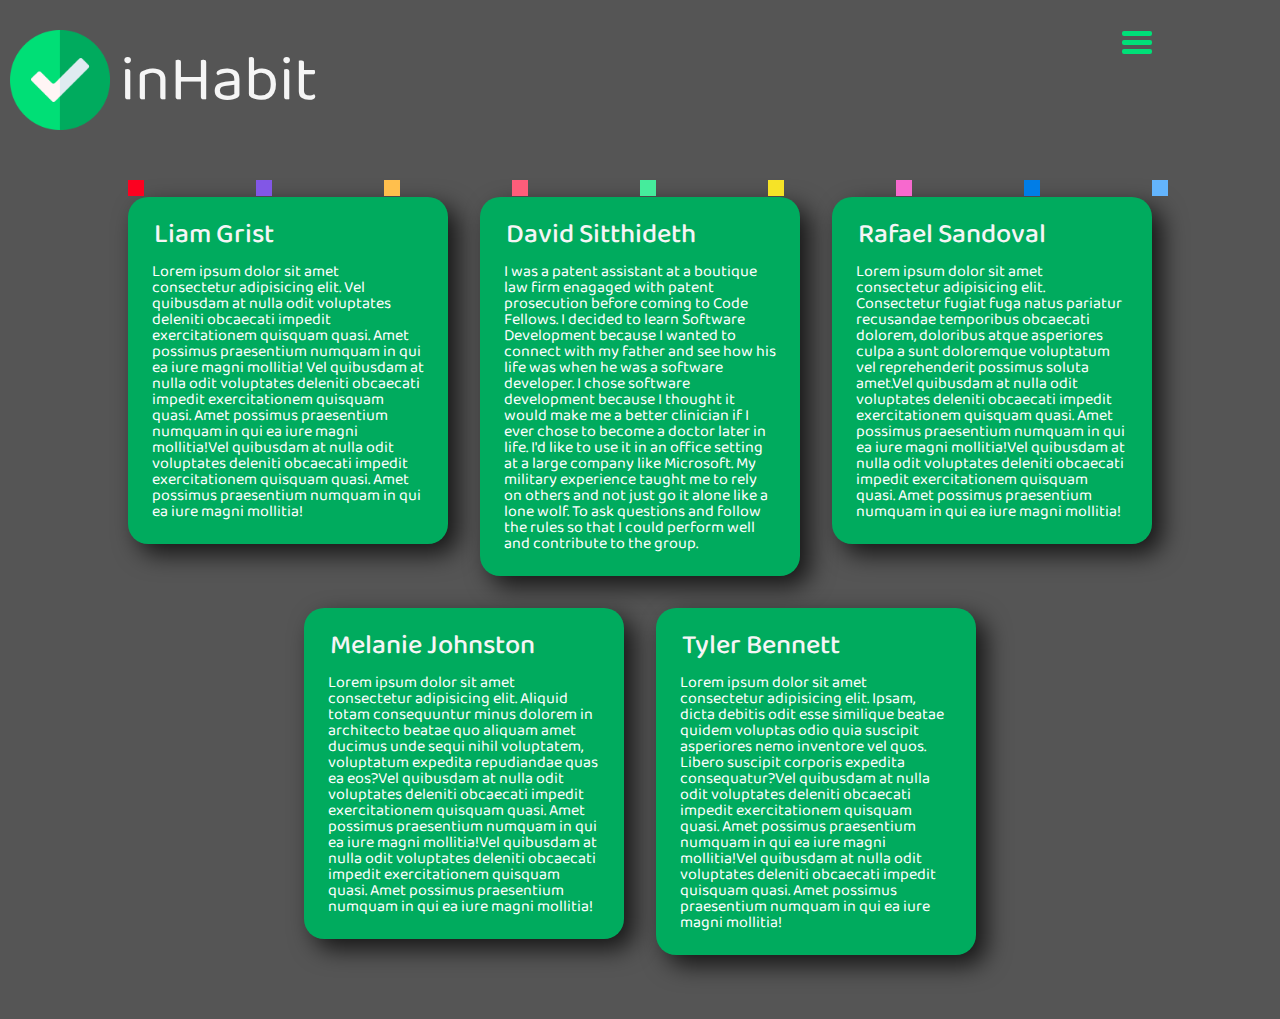
==== about.html @ d0b7e0a5 "Merge pull request #43 from inHabit-tracker/melanie-branch" ====
<!DOCTYPE html>
<html lang="en">

  <head>
    <meta charset="UTF-8">
    <meta http-equiv="X-UA-Compatible" content="IE=edge">
    <meta name="viewport" content="width=device-width, initial-scale=1.0">
    <title>About inHabit</title>
    <link rel="icon" type="image/x-icon" href="img/favicon.ico">
    <link href="https://fonts.googleapis.com/css2?family=Baloo+2:wght@400;500;700;800&display=swap" rel="stylesheet">
    <link rel="stylesheet" href="css/reset.css">
    <link rel="stylesheet" href="css/style.css">
    <link rel="stylesheet" href="css/about.css">
  </head>

  <body>

    <div id="confettis">
      <div class="confetti"></div>
      <div class="confetti"></div>
      <div class="confetti"></div>
      <div class="confetti"></div>
      <div class="confetti"></div>
      <div class="confetti"></div>
      <div class="confetti"></div>
      <div class="confetti"></div>
      <div class="confetti"></div>
    </div>

    <header>
      <div id="header-logo">
        <img src="img/check.png" alt="logo">
        <a href="index.html"><h1>inHabit</h1></a>
      </div>
      <nav>
        <a href="#menu" id="toggle"><span></span></a>
        <div id="menu">
          <ul>
            <li><a href="index.html">Home</a></li>
            <li><a href="stats.html">Stats</a></li>
            <li><a href="about.html">About</a></li>
          </ul>
        </div>
      </nav>
    </header>

    <main>
      <section class="card">
        <h1>Liam Grist</h1>
        <p>Lorem ipsum dolor sit amet consectetur adipisicing elit. Vel quibusdam at nulla odit voluptates deleniti
          obcaecati impedit exercitationem quisquam quasi. Amet possimus praesentium numquam in qui ea iure magni
          mollitia! Vel quibusdam at nulla odit voluptates deleniti obcaecati impedit exercitationem quisquam quasi.
          Amet possimus praesentium numquam in qui ea iure magni mollitia!Vel quibusdam at nulla odit voluptates
          deleniti obcaecati impedit exercitationem quisquam quasi. Amet possimus praesentium numquam in qui ea iure
          magni mollitia!</p>
      </section>
      <section class="card">
        <h1>David Sitthideth</h1>
        <p>I was a patent assistant at a boutique law firm enagaged with patent prosecution before coming to Code
          Fellows. I decided to learn Software Development because I wanted to connect with my father and see how his
          life was when he was a software developer. I chose software development because I thought it would make me a
          better clinician if I ever chose to become a doctor later in life. I'd like to use it in an office setting at
          a large company like Microsoft. My military experience taught me to rely on others and not just go it alone
          like a lone wolf. To ask questions and follow the rules so that I could perform well and contribute to the
          group.</p>
      </section>
      <section class="card">
        <h1>Rafael Sandoval</h1>
        <p>Lorem ipsum dolor sit amet consectetur adipisicing elit. Consectetur fugiat fuga natus pariatur recusandae
          temporibus obcaecati dolorem, doloribus atque asperiores culpa a sunt doloremque voluptatum vel reprehenderit
          possimus soluta amet.Vel quibusdam at nulla odit voluptates deleniti obcaecati impedit exercitationem quisquam
          quasi. Amet possimus praesentium numquam in qui ea iure magni mollitia!Vel quibusdam at nulla odit voluptates
          deleniti obcaecati impedit exercitationem quisquam quasi. Amet possimus praesentium numquam in qui ea iure
          magni mollitia!</p>
      </section>
      <section class="card">
        <h1>Melanie Johnston</h1>
        <p>Lorem ipsum dolor sit amet consectetur adipisicing elit. Aliquid totam consequuntur minus dolorem in
          architecto beatae quo aliquam amet ducimus unde sequi nihil voluptatem, voluptatum expedita repudiandae quas
          ea eos?Vel quibusdam at nulla odit voluptates deleniti obcaecati impedit exercitationem quisquam quasi. Amet
          possimus praesentium numquam in qui ea iure magni mollitia!Vel quibusdam at nulla odit voluptates deleniti
          obcaecati impedit exercitationem quisquam quasi. Amet possimus praesentium numquam in qui ea iure magni
          mollitia!</p>
      </section>
      <section class="card">
        <h1>Tyler Bennett</h1>
        <p>Lorem ipsum dolor sit amet consectetur adipisicing elit. Ipsam, dicta debitis odit esse similique beatae
          quidem voluptas odio quia suscipit asperiores nemo inventore vel quos. Libero suscipit corporis expedita
          consequatur?Vel quibusdam at nulla odit voluptates deleniti obcaecati impedit exercitationem quisquam quasi.
          Amet possimus praesentium numquam in qui ea iure magni mollitia!Vel quibusdam at nulla odit voluptates
          deleniti obcaecati impedit  quisquam quasi. Amet possimus praesentium numquam in qui ea iure
          magni mollitia!</p>
      </section>
    </main>

    <script src="js/menu-toggle.js"></script>
  </body>
  <footer>
  </footer>

</html>
---- css/style.css ----
:root {
  --clr-grey: #ADADAD;
  --clr-dark: #00ab5e;
  --clr-main: #00e078;
  --clr-secondary: #00ad5f;
}

*{  font-family: 'Baloo 2';}

body {
  background-color: #555;

}

header {
  display: flex;
  justify-content: space-between;
  margin: 10px;
  /* border: solid 1px white; */
}

header img {
  height: 100px;
  width: 100px;
}

#header-logo {
  margin-top: 20px;
  display: flex;
}

h1 {
  font-size: 4rem;
  color: whitesmoke;
  padding-left: 10px;
  /* border: solid 1px white; */
}

a {
  text-decoration: none;
}

/* Important styles */
#toggle {
  display: block;
  width: 30px;
  height: 25px;
  margin: 30px auto 10px;
  align-self: flex-end;
}

#toggle span:after,
#toggle span:before {
  content: "";
  position: absolute;
  left: 0;
  top: -9px;
}

#toggle span:after {
  top: 9px;
}

#toggle span {
  position: relative;
  display: block;
}

#toggle span,
#toggle span:after,
#toggle span:before {
  width: 100%;
  height: 5px;
  background-color: var(--clr-main);
  transition: all 0.3s;
  backface-visibility: hidden;
  border-radius: 2px;
}

/* on activation */
#toggle.on span {
  background-color: transparent;
}

#toggle.on span:before {
  transform: rotate(45deg) translate(5px, 5px);
}

#toggle.on span:after {
  transform: rotate(-45deg) translate(7px, -8px);
}

#toggle.on+#menu {
  opacity: 1;
  visibility: visible;
}

/* menu appearance*/
#menu {
  position: relative;
  width: 250px;
  padding: 8px;
  margin: auto;
  text-align: center;
  border-radius: 20px;
  background: var(--clr-dark);
  box-shadow: 0 1px 8px rgba(0, 0, 0, 0.05);
  opacity: 0;
  visibility: hidden;
  transition: opacity .4s;
  font-size: 1.2em;
}

#menu:after {
  position: absolute;
  top: -15px;
  left: 118px;
  content: "";
  display: block;
  border-left: 15px solid transparent;
  border-right: 15px solid transparent;
  border-bottom: 20px solid var(--clr-dark);
}

nav ul,
nav li,
nav li a {
  list-style: none;
  display: inline-block;
  margin: 0;
  padding: 0;
}

nav li a {
  padding: 5px 15px;
  color: black;
  text-decoration: none;
  transition: all .2s;
  font-weight: 500;
  border-radius: 15px;
}

nav li a:hover,
nav li a:focus {
  background: var(--clr-main);
  color: rgb(0, 0, 0);
}


button {
  border: none;
  border-radius: 10px;
  background-color: var(--clr-dark);
  font-size: 1.2rem;
  font-weight: 500;
  padding: 5px 70px;
}


button:hover {
  background-color: black;
  color: whitesmoke;
}
---- css/about.css ----
:root {
    --clr-grey: #ADADAD;
    --clr-dark: #00ab5e;
    --clr-main: #00e078;
    --clr-secondary: #00ad5f;
}

* {
    font-family: 'Baloo 2';
}

header {
    font-family: 'Baloo 2';
}

main {
    display: flex;
    gap: 2em;
    margin: 4em;
    flex-wrap: wrap;
    justify-content: center;
}

.card {
    width: 25%;
    height: fit-content;
    padding: 1em;
    border-radius: 20px;
    box-shadow: 10px 10px 25px 0px rgba(0, 0, 0, 0.75);
    background-color: var(--clr-dark);
    color: white;
}

.card p {
    line-height: 1;
    padding: 0.5em;
}

.card h1 {
    font-size: 1.7rem;
    font-weight: 500;
}


/* **** CONFETTIS ANIMATION **** */

#confettis {
    overflow: hidden;
    position: absolute;
    bottom: 0;
    height: 80%;
    width: 100%;
}

.confetti {
    left: 50%;
    width: 16px;
    height: 16px;
    position: absolute;
    transform-origin: left top;
    animation: confetti 5s ease-in-out -2s infinite;
}

@keyframes confetti {
    0% {
        transform: rotateZ(15deg) rotateY(0deg) translate(0, 0);
    }

    25% {
        transform: rotateZ(5deg) rotateY(360deg) translate(-5vw, 20vh);
    }

    50% {
        transform: rotateZ(15deg) rotateY(720deg) translate(5vw, 60vh);
    }

    75% {
        transform: rotateZ(5deg) rotateY(1080deg) translate(-10vw, 80vh);
    }

    100% {
        transform: rotateZ(15deg) rotateY(1440deg) translate(10vw, 110vh);
    }
}

.confetti:nth-child(1) {
    left: 10%;
    animation-delay: 0;
    background-color: #fc0120;
}

.confetti:nth-child(2) {
    left: 20%;
    animation-delay: -5s;
    background-color: #8257e6;
}

.confetti:nth-child(3) {
    left: 30%;
    animation-delay: -3s;
    background-color: #ffbf4d;
}

.confetti:nth-child(4) {
    left: 40%;
    animation-delay: -2.5s;
    background-color: #fe5d7a;
}

.confetti:nth-child(5) {
    left: 50%;
    animation-delay: -4s;
    background-color: #45ec9c;
}

.confetti:nth-child(6) {
    left: 60%;
    animation-delay: -6s;
    background-color: #f6e327;
}

.confetti:nth-child(7) {
    left: 70%;
    animation-delay: -1.5s;
    background-color: #f769ce;
}

.confetti:nth-child(8) {
    left: 80%;
    animation-delay: -2s;
    background-color: #007de7;
}

.confetti:nth-child(9) {
    left: 90%;
    animation-delay: -3.5s;
    background-color: #63b4fc;
}

.confetti:nth-child(10) {
    left: 100%;
    animation-delay: -2.5s;
    background-color: #f9c4ea;
}
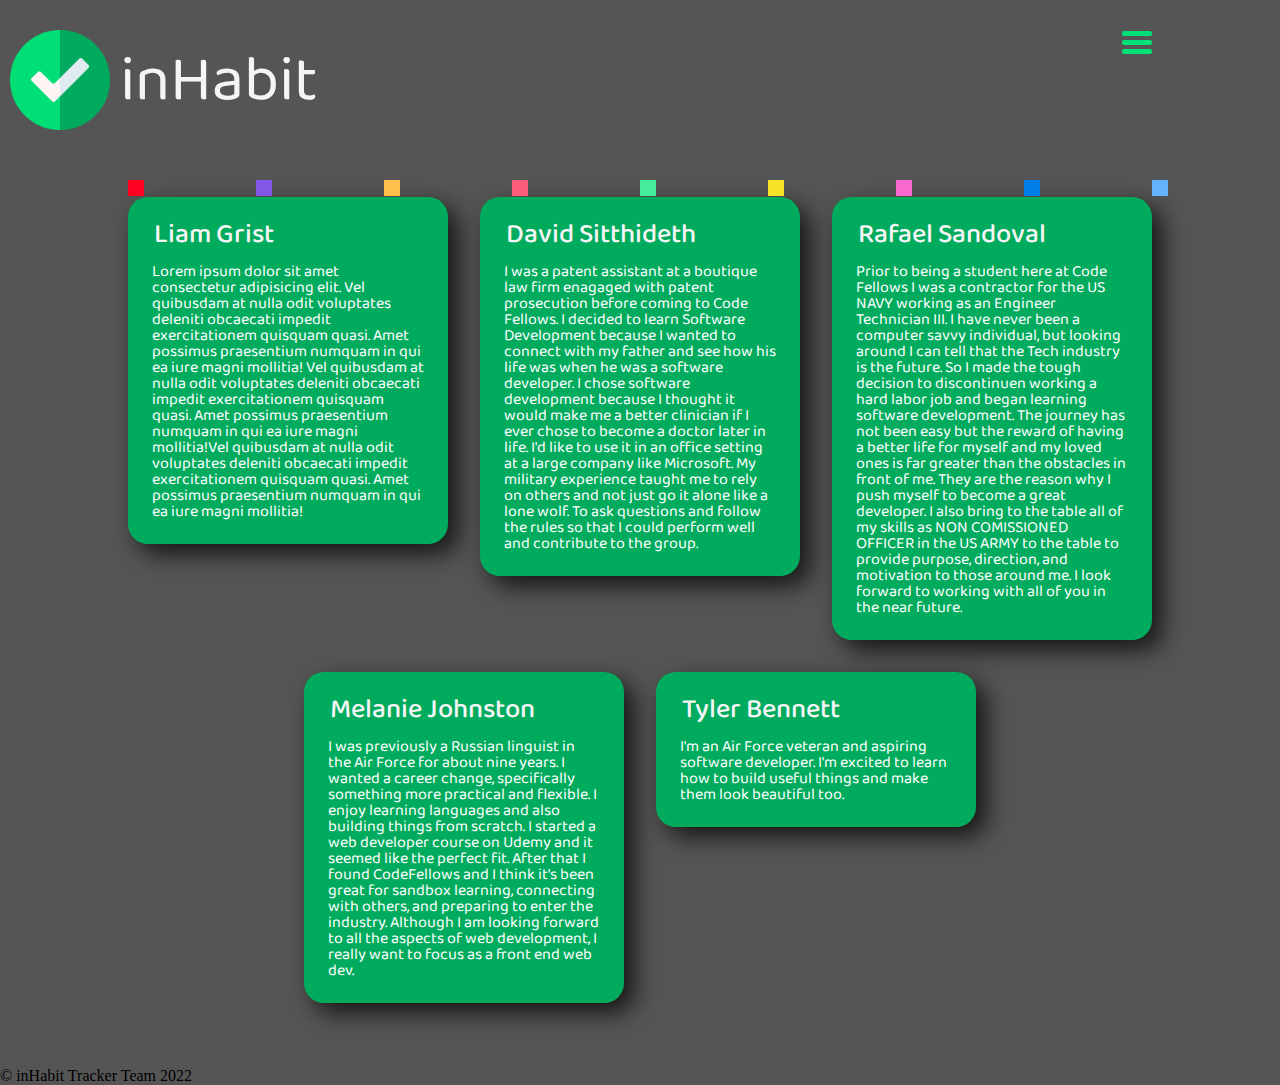
==== commit 457286cd: "typo fix in blurb" ====
--- a/about.html
+++ b/about.html
@@ -30,7 +30,9 @@
     <header>
       <div id="header-logo">
         <img src="img/check.png" alt="logo">
-        <a href="index.html"><h1>inHabit</h1></a>
+        <a href="index.html">
+          <h1>inHabit</h1>
+        </a>
       </div>
       <nav>
         <a href="#menu" id="toggle"><span></span></a>
@@ -66,36 +68,31 @@
       </section>
       <section class="card">
         <h1>Rafael Sandoval</h1>
-        <p>Lorem ipsum dolor sit amet consectetur adipisicing elit. Consectetur fugiat fuga natus pariatur recusandae
-          temporibus obcaecati dolorem, doloribus atque asperiores culpa a sunt doloremque voluptatum vel reprehenderit
-          possimus soluta amet.Vel quibusdam at nulla odit voluptates deleniti obcaecati impedit exercitationem quisquam
-          quasi. Amet possimus praesentium numquam in qui ea iure magni mollitia!Vel quibusdam at nulla odit voluptates
-          deleniti obcaecati impedit exercitationem quisquam quasi. Amet possimus praesentium numquam in qui ea iure
-          magni mollitia!</p>
+        <p>Prior to being a student here at Code Fellows I was a contractor for the US NAVY working as an Engineer
+          Technician III. I have never been a computer savvy individual, but looking around I can tell that the Tech
+          industry is the future. So I made the tough decision to discontinuen working a hard labor job and began
+          learning software development. The journey has not been easy but the reward of having a better life for myself
+          and my loved ones is far greater than the obstacles in front of me. They are the reason why I push myself to
+          become a great developer. I also bring to the table all of my skills as NON COMISSIONED OFFICER in the US ARMY
+          to the table to provide purpose, direction, and motivation to those around me. I look forward to working with
+          all of you in the near future. </p>
       </section>
       <section class="card">
         <h1>Melanie Johnston</h1>
-        <p>Lorem ipsum dolor sit amet consectetur adipisicing elit. Aliquid totam consequuntur minus dolorem in
-          architecto beatae quo aliquam amet ducimus unde sequi nihil voluptatem, voluptatum expedita repudiandae quas
-          ea eos?Vel quibusdam at nulla odit voluptates deleniti obcaecati impedit exercitationem quisquam quasi. Amet
-          possimus praesentium numquam in qui ea iure magni mollitia!Vel quibusdam at nulla odit voluptates deleniti
-          obcaecati impedit exercitationem quisquam quasi. Amet possimus praesentium numquam in qui ea iure magni
-          mollitia!</p>
+        <p>I was previously a Russian linguist in the Air Force for about nine years. I wanted a career change,
+          specifically something more practical and flexible. I enjoy learning languages and also building things
+          from scratch. I started a web developer course on Udemy and it seemed like the perfect fit. After that I found
+          CodeFellows and I think it's been great for sandbox learning, connecting with others, and preparing to
+          enter the industry. Although I am looking forward to all the aspects of web development, I really want to
+          focus as a front end web dev. </p>
       </section>
       <section class="card">
         <h1>Tyler Bennett</h1>
-        <p>Lorem ipsum dolor sit amet consectetur adipisicing elit. Ipsam, dicta debitis odit esse similique beatae
-          quidem voluptas odio quia suscipit asperiores nemo inventore vel quos. Libero suscipit corporis expedita
-          consequatur?Vel quibusdam at nulla odit voluptates deleniti obcaecati impedit exercitationem quisquam quasi.
-          Amet possimus praesentium numquam in qui ea iure magni mollitia!Vel quibusdam at nulla odit voluptates
-          deleniti obcaecati impedit  quisquam quasi. Amet possimus praesentium numquam in qui ea iure
-          magni mollitia!</p>
+        <p>I'm an Air Force veteran and aspiring software developer. I'm excited to learn how to build useful things and make them look beautiful too. </p>
       </section>
     </main>
-
+    <footer>&#169; inHabit Tracker Team 2022</footer>
     <script src="js/menu-toggle.js"></script>
   </body>
-  <footer>
-  </footer>
 
 </html>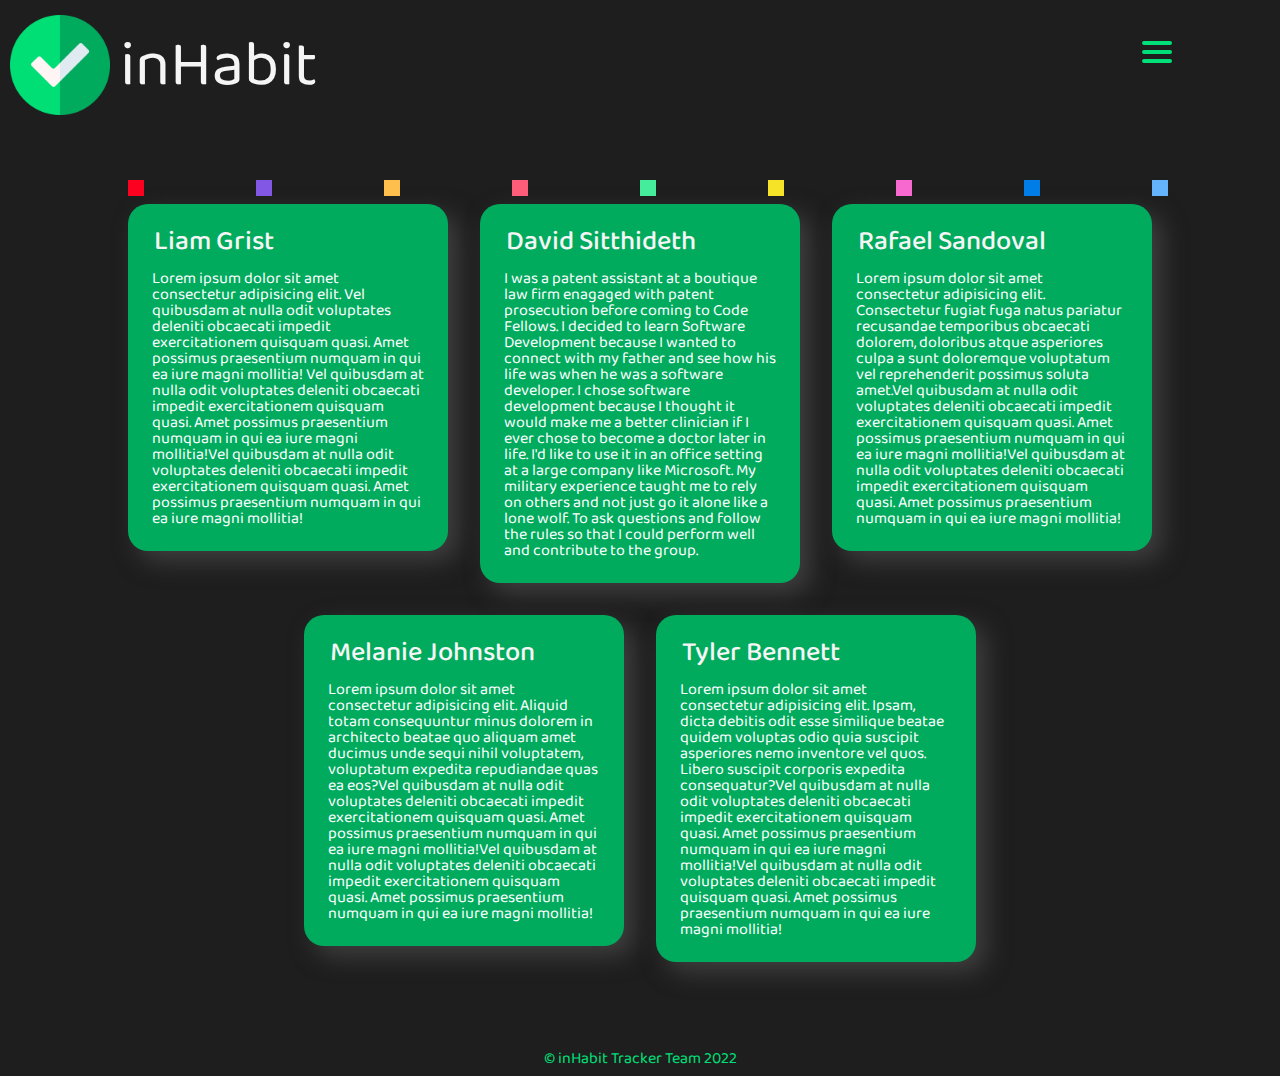
==== commit dedb91e7: "Merge pull request #71 from inHabit-tracker/melanie-branch" ====
--- a/about.html
+++ b/about.html
@@ -30,9 +30,7 @@
     <header>
       <div id="header-logo">
         <img src="img/check.png" alt="logo">
-        <a href="index.html">
-          <h1>inHabit</h1>
-        </a>
+        <a href="index.html"><h1>inHabit</h1></a>
       </div>
       <nav>
         <a href="#menu" id="toggle"><span></span></a>
@@ -68,27 +66,30 @@
       </section>
       <section class="card">
         <h1>Rafael Sandoval</h1>
-        <p>Prior to being a student here at Code Fellows I was a contractor for the US NAVY working as an Engineer
-          Technician III. I have never been a computer savvy individual, but looking around I can tell that the Tech
-          industry is the future. So I made the tough decision to discontinuen working a hard labor job and began
-          learning software development. The journey has not been easy but the reward of having a better life for myself
-          and my loved ones is far greater than the obstacles in front of me. They are the reason why I push myself to
-          become a great developer. I also bring to the table all of my skills as NON COMISSIONED OFFICER in the US ARMY
-          to the table to provide purpose, direction, and motivation to those around me. I look forward to working with
-          all of you in the near future. </p>
+        <p>Lorem ipsum dolor sit amet consectetur adipisicing elit. Consectetur fugiat fuga natus pariatur recusandae
+          temporibus obcaecati dolorem, doloribus atque asperiores culpa a sunt doloremque voluptatum vel reprehenderit
+          possimus soluta amet.Vel quibusdam at nulla odit voluptates deleniti obcaecati impedit exercitationem quisquam
+          quasi. Amet possimus praesentium numquam in qui ea iure magni mollitia!Vel quibusdam at nulla odit voluptates
+          deleniti obcaecati impedit exercitationem quisquam quasi. Amet possimus praesentium numquam in qui ea iure
+          magni mollitia!</p>
       </section>
       <section class="card">
         <h1>Melanie Johnston</h1>
-        <p>I was previously a Russian linguist in the Air Force for about nine years. I wanted a career change,
-          specifically something more practical and flexible. I enjoy learning languages and also building things
-          from scratch. I started a web developer course on Udemy and it seemed like the perfect fit. After that I found
-          CodeFellows and I think it's been great for sandbox learning, connecting with others, and preparing to
-          enter the industry. Although I am looking forward to all the aspects of web development, I really want to
-          focus as a front end web dev. </p>
+        <p>Lorem ipsum dolor sit amet consectetur adipisicing elit. Aliquid totam consequuntur minus dolorem in
+          architecto beatae quo aliquam amet ducimus unde sequi nihil voluptatem, voluptatum expedita repudiandae quas
+          ea eos?Vel quibusdam at nulla odit voluptates deleniti obcaecati impedit exercitationem quisquam quasi. Amet
+          possimus praesentium numquam in qui ea iure magni mollitia!Vel quibusdam at nulla odit voluptates deleniti
+          obcaecati impedit exercitationem quisquam quasi. Amet possimus praesentium numquam in qui ea iure magni
+          mollitia!</p>
       </section>
       <section class="card">
         <h1>Tyler Bennett</h1>
-        <p>I'm an Air Force veteran and aspiring software developer. I'm excited to learn how to build useful things and make them look beautiful too. </p>
+        <p>Lorem ipsum dolor sit amet consectetur adipisicing elit. Ipsam, dicta debitis odit esse similique beatae
+          quidem voluptas odio quia suscipit asperiores nemo inventore vel quos. Libero suscipit corporis expedita
+          consequatur?Vel quibusdam at nulla odit voluptates deleniti obcaecati impedit exercitationem quisquam quasi.
+          Amet possimus praesentium numquam in qui ea iure magni mollitia!Vel quibusdam at nulla odit voluptates
+          deleniti obcaecati impedit  quisquam quasi. Amet possimus praesentium numquam in qui ea iure
+          magni mollitia!</p>
       </section>
     </main>
     <footer>&#169; inHabit Tracker Team 2022</footer>
--- a/css/style.css
+++ b/css/style.css
@@ -5,27 +5,24 @@
   --clr-secondary: #00ad5f;
 }
 
-*{  font-family: 'Baloo 2';}
-
-body {
-  background-color: #555;
-
+* {
+  font-family: 'Baloo 2';
 }
 
 header {
   display: flex;
   justify-content: space-between;
-  margin: 10px;
-  /* border: solid 1px white; */
+  margin: 10px 10px 0 0;
 }
 
 header img {
   height: 100px;
   width: 100px;
+  margin-left: 10px;
 }
 
 #header-logo {
-  margin-top: 20px;
+  margin-top: 5px;
   display: flex;
 }
 
@@ -33,7 +30,6 @@
   font-size: 4rem;
   color: whitesmoke;
   padding-left: 10px;
-  /* border: solid 1px white; */
 }
 
 a {
@@ -45,8 +41,9 @@
   display: block;
   width: 30px;
   height: 25px;
-  margin: 30px auto 10px;
-  align-self: flex-end;
+  margin-top: 40px;
+  margin-left: 96px;
+
 }
 
 #toggle span:after,
@@ -70,7 +67,7 @@
 #toggle span:after,
 #toggle span:before {
   width: 100%;
-  height: 5px;
+  height: 4px;
   background-color: var(--clr-main);
   transition: all 0.3s;
   backface-visibility: hidden;
@@ -93,13 +90,14 @@
 #toggle.on+#menu {
   opacity: 1;
   visibility: visible;
+
 }
 
 /* menu appearance*/
 #menu {
   position: relative;
-  width: 250px;
-  padding: 8px;
+  width: 200px;
+  padding: 12px;
   margin: auto;
   text-align: center;
   border-radius: 20px;
@@ -109,17 +107,6 @@
   visibility: hidden;
   transition: opacity .4s;
   font-size: 1.2em;
-}
-
-#menu:after {
-  position: absolute;
-  top: -15px;
-  left: 118px;
-  content: "";
-  display: block;
-  border-left: 15px solid transparent;
-  border-right: 15px solid transparent;
-  border-bottom: 20px solid var(--clr-dark);
 }
 
 nav ul,
@@ -132,7 +119,7 @@
 }
 
 nav li a {
-  padding: 5px 15px;
+  padding: 5px 5px;
   color: black;
   text-decoration: none;
   transition: all .2s;
@@ -146,18 +133,57 @@
   color: rgb(0, 0, 0);
 }
 
+footer {
+  color: var(--clr-main);
+  text-align: center;
+  padding: 20px 0 5px 0;
+}
 
-button {
-  border: none;
-  border-radius: 10px;
-  background-color: var(--clr-dark);
-  font-size: 1.2rem;
-  font-weight: 500;
-  padding: 5px 70px;
+#reset-storage-link a {
+  padding: 5px 10px;
+}
+
+#reset-storage-link a:hover,
+#reset-storage-link a:active {
+  background-color: black;
+  color: whitesmoke;
 }
 
 
-button:hover {
-  background-color: black;
-  color: whitesmoke;
+@media screen and (max-width: 600px) {
+  body {
+    width: 100vw;
+  }
+
+  #menu ul {
+    display: flex;
+    flex-direction: row;
+    align-items: center;
+    font-size: 1rem;
+    /* padding: 0 5px; */
+  }
+
+  #menu li,
+  #menu :active {
+    padding: 0 5px;
+  }
+
+  header {
+    margin-bottom: 50px;
+  }
+
+  #menu {
+    width: fit-content;
+    margin: 10px;
+    position: fixed;
+    right: 0;
+  }
+
+  #toggle {
+    margin: 54px 10px 0 0;
+  }
+
+  #date {
+    font-size: 1.4rem;
+  }
 }--- a/css/about.css
+++ b/css/about.css
@@ -8,6 +8,10 @@
 * {
     font-family: 'Baloo 2';
 }
+
+body {
+    background-color: rgb(30, 30, 30);
+    }
 
 header {
     font-family: 'Baloo 2';
@@ -26,7 +30,7 @@
     height: fit-content;
     padding: 1em;
     border-radius: 20px;
-    box-shadow: 10px 10px 25px 0px rgba(0, 0, 0, 0.75);
+    box-shadow: 10px 10px 25px 0px rgba(75, 75, 75, 0.75);
     background-color: var(--clr-dark);
     color: white;
 }
@@ -39,6 +43,10 @@
 .card h1 {
     font-size: 1.7rem;
     font-weight: 500;
+}
+
+footer {
+    font-family: 'Baloo 2';
 }
 
 
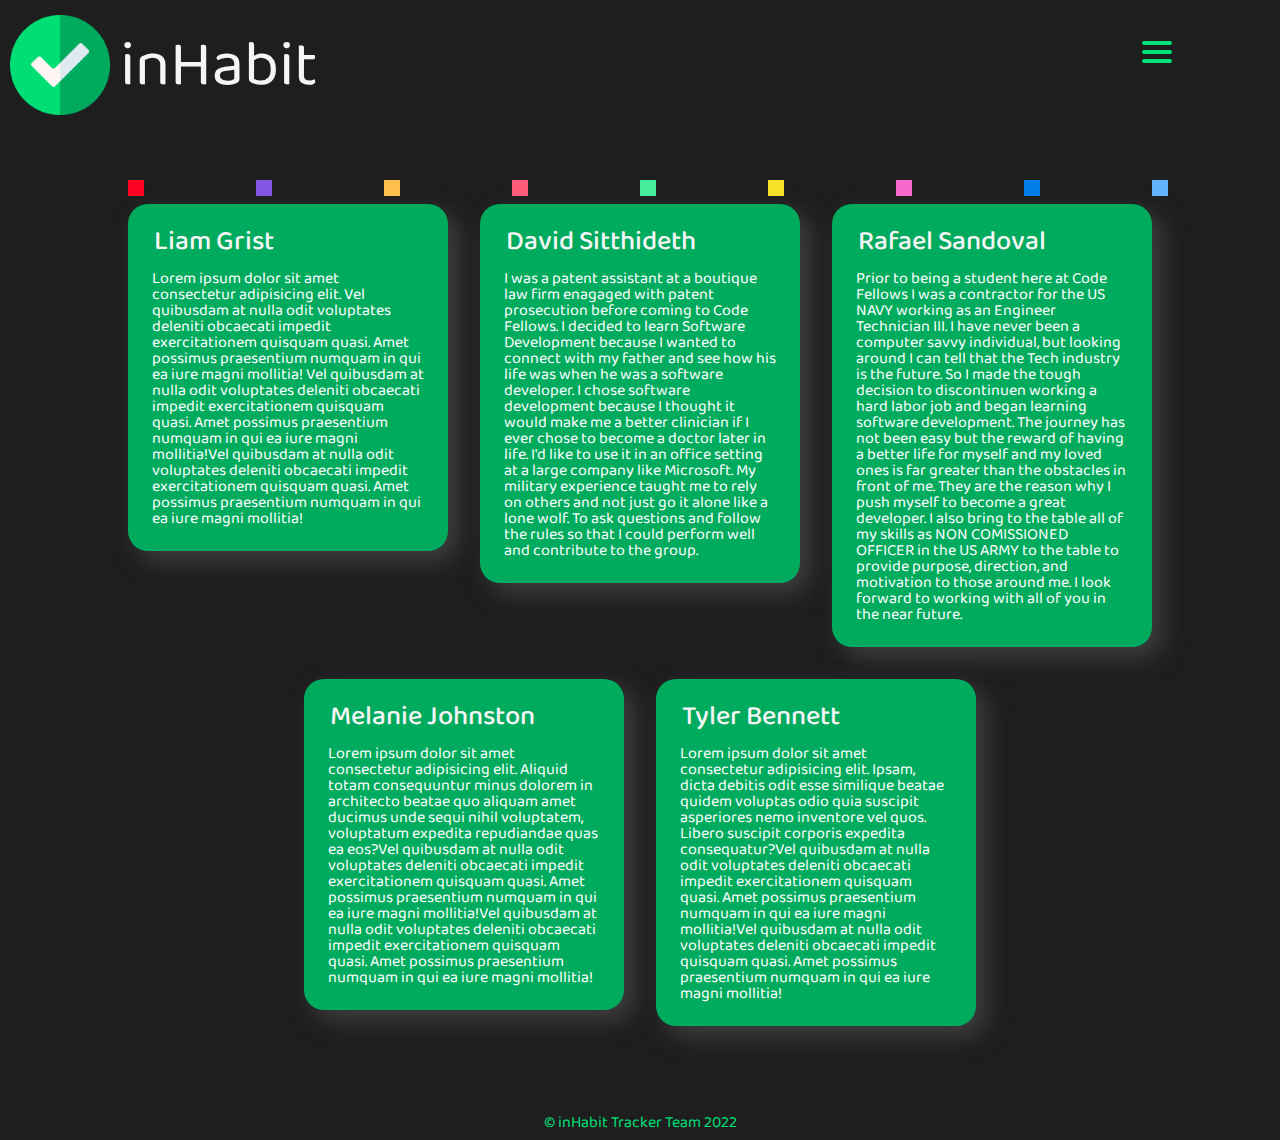
==== commit 8c7eaa66: "Merge pull request #73 from inHabit-tracker/Rafael" ====
--- a/about.html
+++ b/about.html
@@ -66,12 +66,7 @@
       </section>
       <section class="card">
         <h1>Rafael Sandoval</h1>
-        <p>Lorem ipsum dolor sit amet consectetur adipisicing elit. Consectetur fugiat fuga natus pariatur recusandae
-          temporibus obcaecati dolorem, doloribus atque asperiores culpa a sunt doloremque voluptatum vel reprehenderit
-          possimus soluta amet.Vel quibusdam at nulla odit voluptates deleniti obcaecati impedit exercitationem quisquam
-          quasi. Amet possimus praesentium numquam in qui ea iure magni mollitia!Vel quibusdam at nulla odit voluptates
-          deleniti obcaecati impedit exercitationem quisquam quasi. Amet possimus praesentium numquam in qui ea iure
-          magni mollitia!</p>
+        <p>Prior to being a student here at Code Fellows I was a contractor for the US NAVY working as an Engineer Technician III. I have never been a computer savvy individual, but looking around I can tell that the Tech industry is the future. So I made the tough decision to discontinuen working a hard labor job and began learning software development. The journey has not been easy but the reward of having a better life for myself and my loved ones is far greater than the obstacles in front of me. They are the reason why I push myself to become a great developer. I also bring to the table all of my skills as NON COMISSIONED OFFICER in the US ARMY to the table to provide purpose, direction, and motivation to those around me. I look forward to working with all of you in the near future. </p>
       </section>
       <section class="card">
         <h1>Melanie Johnston</h1>
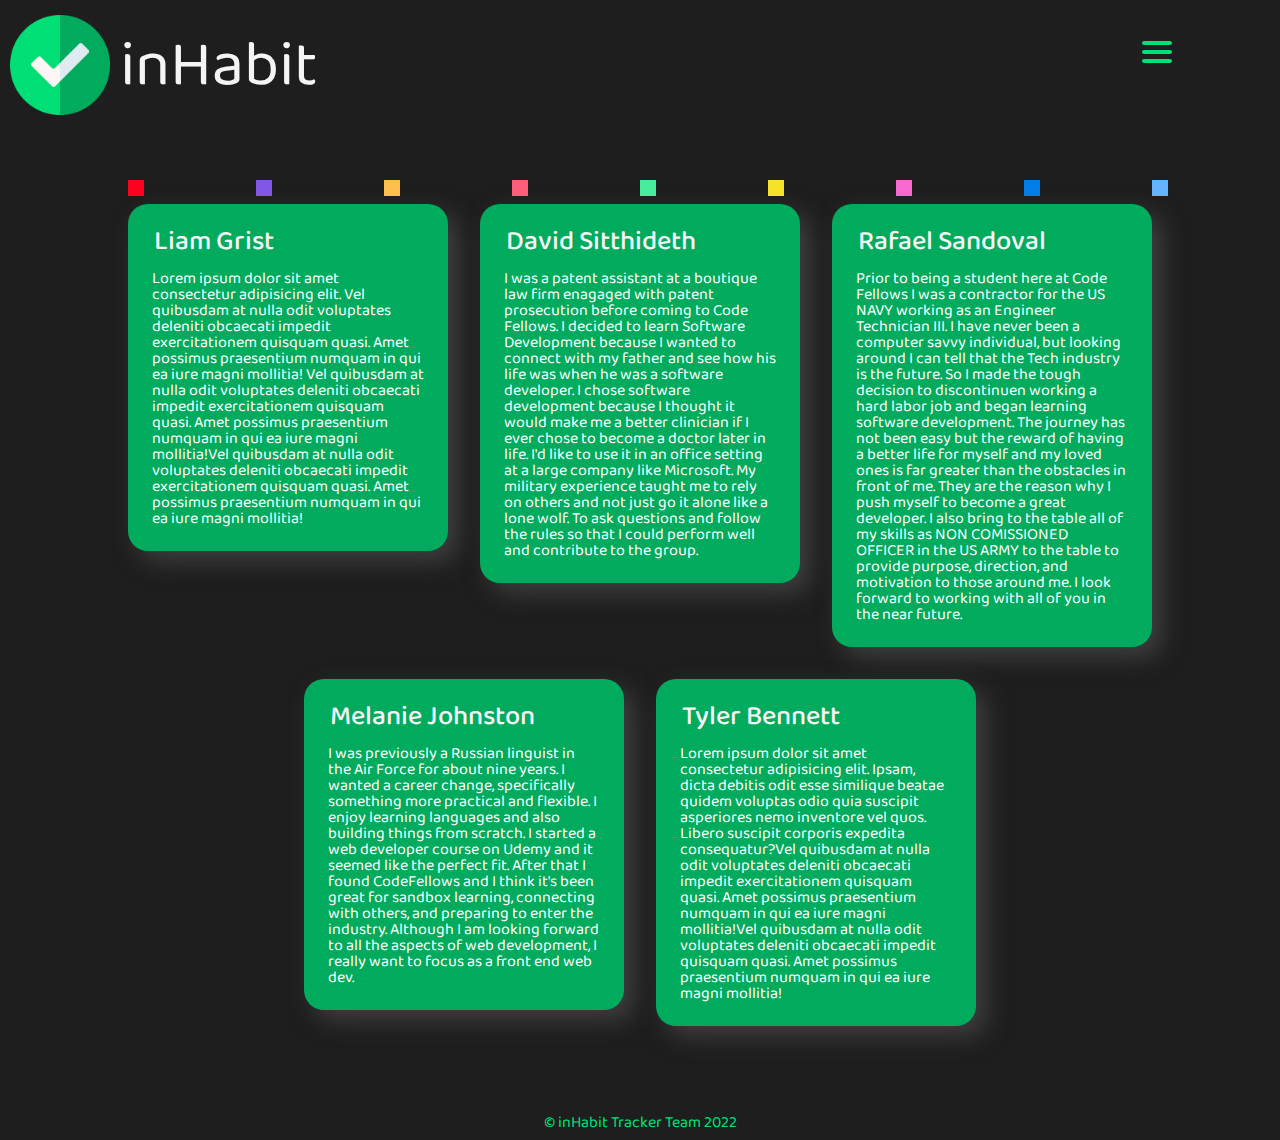
==== commit 85c129a3: "added bio on about page" ====
--- a/about.html
+++ b/about.html
@@ -30,7 +30,9 @@
     <header>
       <div id="header-logo">
         <img src="img/check.png" alt="logo">
-        <a href="index.html"><h1>inHabit</h1></a>
+        <a href="index.html">
+          <h1>inHabit</h1>
+        </a>
       </div>
       <nav>
         <a href="#menu" id="toggle"><span></span></a>
@@ -66,16 +68,23 @@
       </section>
       <section class="card">
         <h1>Rafael Sandoval</h1>
-        <p>Prior to being a student here at Code Fellows I was a contractor for the US NAVY working as an Engineer Technician III. I have never been a computer savvy individual, but looking around I can tell that the Tech industry is the future. So I made the tough decision to discontinuen working a hard labor job and began learning software development. The journey has not been easy but the reward of having a better life for myself and my loved ones is far greater than the obstacles in front of me. They are the reason why I push myself to become a great developer. I also bring to the table all of my skills as NON COMISSIONED OFFICER in the US ARMY to the table to provide purpose, direction, and motivation to those around me. I look forward to working with all of you in the near future. </p>
+        <p>Prior to being a student here at Code Fellows I was a contractor for the US NAVY working as an Engineer
+          Technician III. I have never been a computer savvy individual, but looking around I can tell that the Tech
+          industry is the future. So I made the tough decision to discontinuen working a hard labor job and began
+          learning software development. The journey has not been easy but the reward of having a better life for myself
+          and my loved ones is far greater than the obstacles in front of me. They are the reason why I push myself to
+          become a great developer. I also bring to the table all of my skills as NON COMISSIONED OFFICER in the US ARMY
+          to the table to provide purpose, direction, and motivation to those around me. I look forward to working with
+          all of you in the near future. </p>
       </section>
       <section class="card">
         <h1>Melanie Johnston</h1>
-        <p>Lorem ipsum dolor sit amet consectetur adipisicing elit. Aliquid totam consequuntur minus dolorem in
-          architecto beatae quo aliquam amet ducimus unde sequi nihil voluptatem, voluptatum expedita repudiandae quas
-          ea eos?Vel quibusdam at nulla odit voluptates deleniti obcaecati impedit exercitationem quisquam quasi. Amet
-          possimus praesentium numquam in qui ea iure magni mollitia!Vel quibusdam at nulla odit voluptates deleniti
-          obcaecati impedit exercitationem quisquam quasi. Amet possimus praesentium numquam in qui ea iure magni
-          mollitia!</p>
+        <p>I was previously a Russian linguist in the Air Force for about nine years. I wanted a career change,
+          specifically something more practical and flexible. I enjoy learning languages and also building things
+          from scratch. I started a web developer course on Udemy and it seemed like the perfect fit. After that I found
+          CodeFellows and I think it's been great for sandbox learning, connecting with others, and preparing to
+          enter the industry. Although I am looking forward to all the aspects of web development, I really want to
+          focus as a front end web dev. </p>
       </section>
       <section class="card">
         <h1>Tyler Bennett</h1>
@@ -83,7 +92,7 @@
           quidem voluptas odio quia suscipit asperiores nemo inventore vel quos. Libero suscipit corporis expedita
           consequatur?Vel quibusdam at nulla odit voluptates deleniti obcaecati impedit exercitationem quisquam quasi.
           Amet possimus praesentium numquam in qui ea iure magni mollitia!Vel quibusdam at nulla odit voluptates
-          deleniti obcaecati impedit  quisquam quasi. Amet possimus praesentium numquam in qui ea iure
+          deleniti obcaecati impedit quisquam quasi. Amet possimus praesentium numquam in qui ea iure
           magni mollitia!</p>
       </section>
     </main>
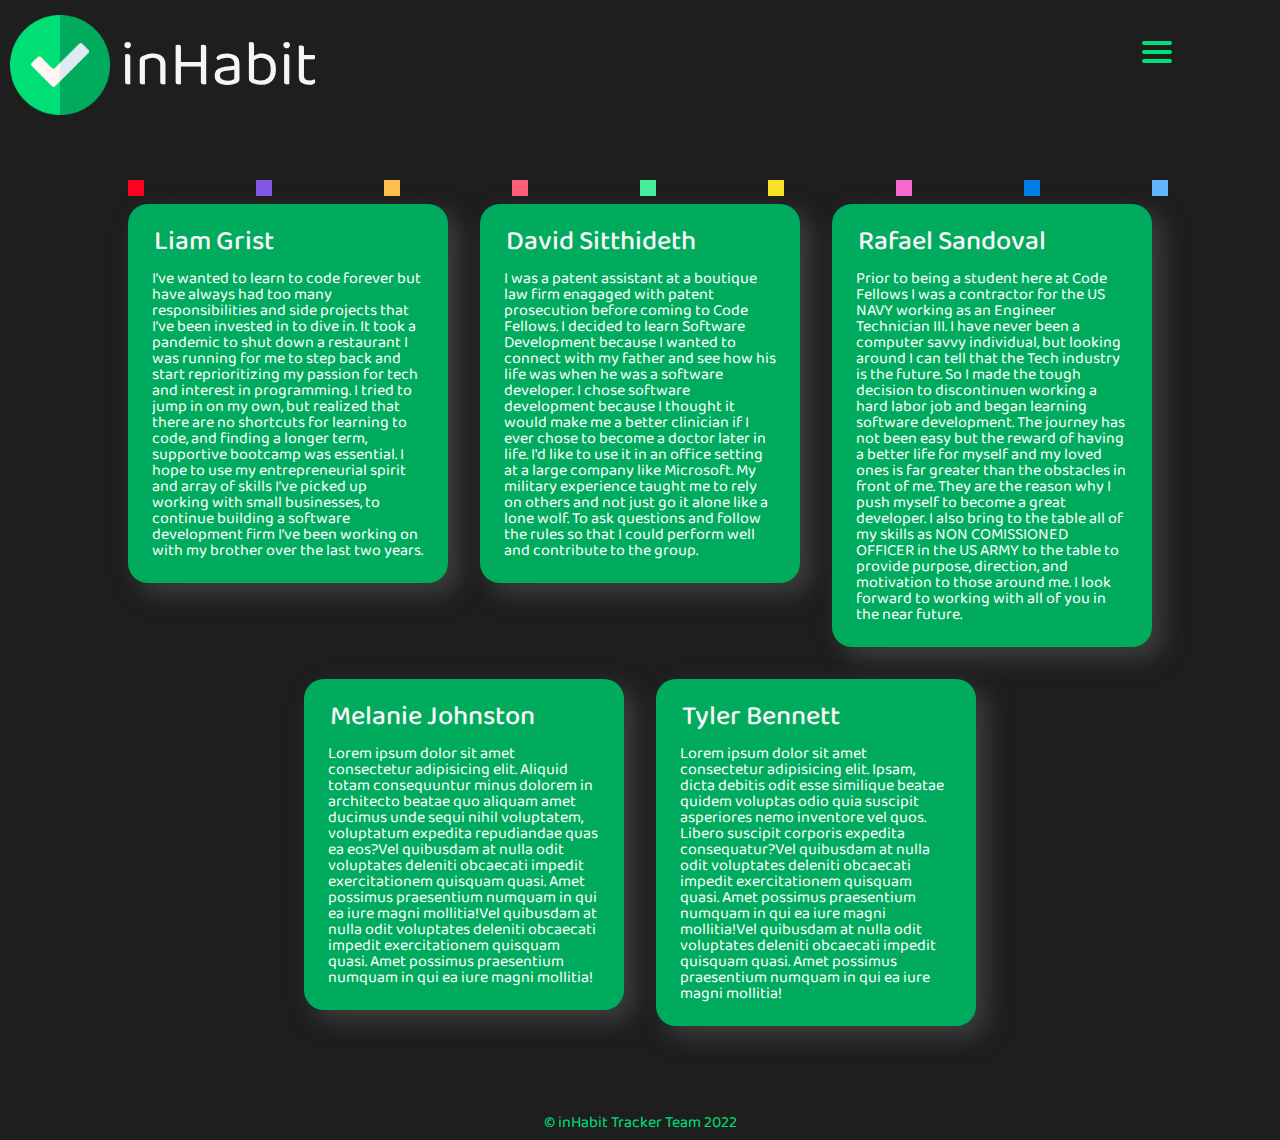
==== commit 883255ba: "about liam added" ====
--- a/about.html
+++ b/about.html
@@ -30,9 +30,7 @@
     <header>
       <div id="header-logo">
         <img src="img/check.png" alt="logo">
-        <a href="index.html">
-          <h1>inHabit</h1>
-        </a>
+        <a href="index.html"><h1>inHabit</h1></a>
       </div>
       <nav>
         <a href="#menu" id="toggle"><span></span></a>
@@ -49,12 +47,7 @@
     <main>
       <section class="card">
         <h1>Liam Grist</h1>
-        <p>Lorem ipsum dolor sit amet consectetur adipisicing elit. Vel quibusdam at nulla odit voluptates deleniti
-          obcaecati impedit exercitationem quisquam quasi. Amet possimus praesentium numquam in qui ea iure magni
-          mollitia! Vel quibusdam at nulla odit voluptates deleniti obcaecati impedit exercitationem quisquam quasi.
-          Amet possimus praesentium numquam in qui ea iure magni mollitia!Vel quibusdam at nulla odit voluptates
-          deleniti obcaecati impedit exercitationem quisquam quasi. Amet possimus praesentium numquam in qui ea iure
-          magni mollitia!</p>
+        <p>I’ve wanted to learn to code forever but have always had too many responsibilities and side projects that I’ve been invested in to dive in. It took a pandemic to shut down a restaurant I was running for me to step back and start reprioritizing my passion for tech and interest in programming. I tried to jump in on my own, but realized that there are no shortcuts for learning to code, and finding a longer term, supportive bootcamp was essential. I hope to use my entrepreneurial spirit and array of skills I’ve picked up working with small businesses, to continue building a software development firm I’ve been working on with my brother over the last two years. </p>
       </section>
       <section class="card">
         <h1>David Sitthideth</h1>
@@ -68,23 +61,16 @@
       </section>
       <section class="card">
         <h1>Rafael Sandoval</h1>
-        <p>Prior to being a student here at Code Fellows I was a contractor for the US NAVY working as an Engineer
-          Technician III. I have never been a computer savvy individual, but looking around I can tell that the Tech
-          industry is the future. So I made the tough decision to discontinuen working a hard labor job and began
-          learning software development. The journey has not been easy but the reward of having a better life for myself
-          and my loved ones is far greater than the obstacles in front of me. They are the reason why I push myself to
-          become a great developer. I also bring to the table all of my skills as NON COMISSIONED OFFICER in the US ARMY
-          to the table to provide purpose, direction, and motivation to those around me. I look forward to working with
-          all of you in the near future. </p>
+        <p>Prior to being a student here at Code Fellows I was a contractor for the US NAVY working as an Engineer Technician III. I have never been a computer savvy individual, but looking around I can tell that the Tech industry is the future. So I made the tough decision to discontinuen working a hard labor job and began learning software development. The journey has not been easy but the reward of having a better life for myself and my loved ones is far greater than the obstacles in front of me. They are the reason why I push myself to become a great developer. I also bring to the table all of my skills as NON COMISSIONED OFFICER in the US ARMY to the table to provide purpose, direction, and motivation to those around me. I look forward to working with all of you in the near future. </p>
       </section>
       <section class="card">
         <h1>Melanie Johnston</h1>
-        <p>I was previously a Russian linguist in the Air Force for about nine years. I wanted a career change,
-          specifically something more practical and flexible. I enjoy learning languages and also building things
-          from scratch. I started a web developer course on Udemy and it seemed like the perfect fit. After that I found
-          CodeFellows and I think it's been great for sandbox learning, connecting with others, and preparing to
-          enter the industry. Although I am looking forward to all the aspects of web development, I really want to
-          focus as a front end web dev. </p>
+        <p>Lorem ipsum dolor sit amet consectetur adipisicing elit. Aliquid totam consequuntur minus dolorem in
+          architecto beatae quo aliquam amet ducimus unde sequi nihil voluptatem, voluptatum expedita repudiandae quas
+          ea eos?Vel quibusdam at nulla odit voluptates deleniti obcaecati impedit exercitationem quisquam quasi. Amet
+          possimus praesentium numquam in qui ea iure magni mollitia!Vel quibusdam at nulla odit voluptates deleniti
+          obcaecati impedit exercitationem quisquam quasi. Amet possimus praesentium numquam in qui ea iure magni
+          mollitia!</p>
       </section>
       <section class="card">
         <h1>Tyler Bennett</h1>
@@ -92,7 +78,7 @@
           quidem voluptas odio quia suscipit asperiores nemo inventore vel quos. Libero suscipit corporis expedita
           consequatur?Vel quibusdam at nulla odit voluptates deleniti obcaecati impedit exercitationem quisquam quasi.
           Amet possimus praesentium numquam in qui ea iure magni mollitia!Vel quibusdam at nulla odit voluptates
-          deleniti obcaecati impedit quisquam quasi. Amet possimus praesentium numquam in qui ea iure
+          deleniti obcaecati impedit  quisquam quasi. Amet possimus praesentium numquam in qui ea iure
           magni mollitia!</p>
       </section>
     </main>
--- a/css/about.css
+++ b/css/about.css
@@ -11,7 +11,7 @@
 
 body {
     background-color: rgb(30, 30, 30);
-    }
+}
 
 header {
     font-family: 'Baloo 2';
@@ -48,6 +48,28 @@
 footer {
     font-family: 'Baloo 2';
 }
+
+
+@media (max-width: 850px) {
+
+    main {
+        flex-direction: column;
+        align-content: center;
+    }
+
+    .card {
+        width: 100%;
+        box-shadow: 0px 0px 25px -1px rgba(153,153,153,0.75);
+    }
+}
+
+
+
+
+
+
+
+
 
 
 /* **** CONFETTIS ANIMATION **** */
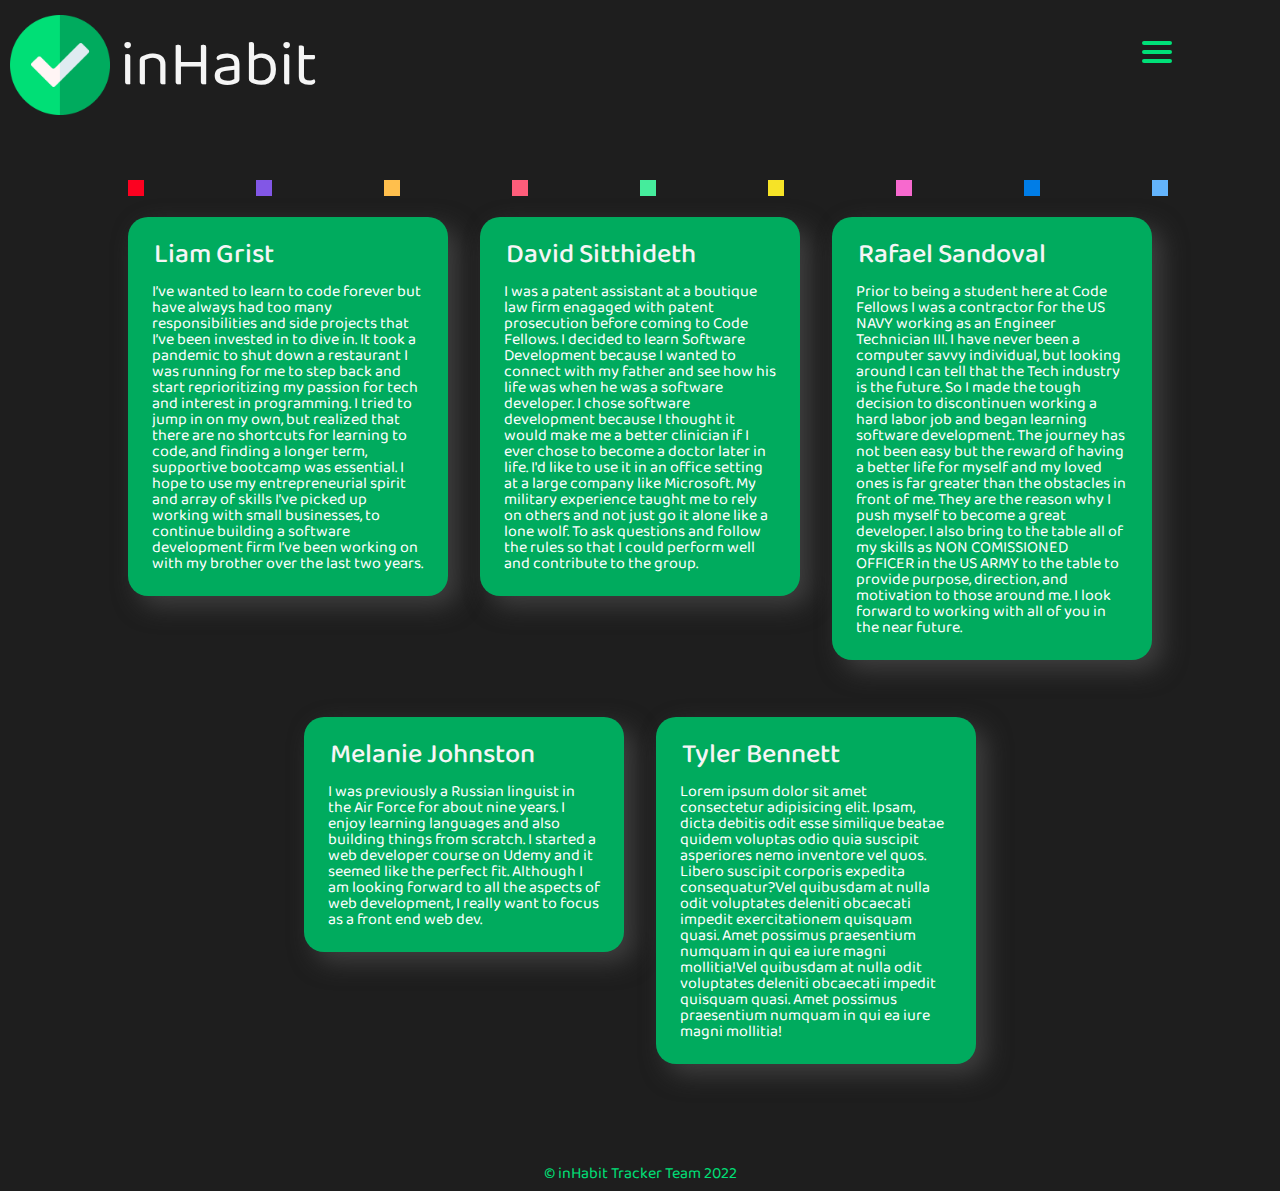
==== commit caea9ff4: "Merge pull request #82 from inHabit-tracker/liam" ====
--- a/about.html
+++ b/about.html
@@ -30,7 +30,9 @@
     <header>
       <div id="header-logo">
         <img src="img/check.png" alt="logo">
-        <a href="index.html"><h1>inHabit</h1></a>
+        <a href="index.html">
+          <h1>inHabit</h1>
+        </a>
       </div>
       <nav>
         <a href="#menu" id="toggle"><span></span></a>
@@ -61,16 +63,22 @@
       </section>
       <section class="card">
         <h1>Rafael Sandoval</h1>
-        <p>Prior to being a student here at Code Fellows I was a contractor for the US NAVY working as an Engineer Technician III. I have never been a computer savvy individual, but looking around I can tell that the Tech industry is the future. So I made the tough decision to discontinuen working a hard labor job and began learning software development. The journey has not been easy but the reward of having a better life for myself and my loved ones is far greater than the obstacles in front of me. They are the reason why I push myself to become a great developer. I also bring to the table all of my skills as NON COMISSIONED OFFICER in the US ARMY to the table to provide purpose, direction, and motivation to those around me. I look forward to working with all of you in the near future. </p>
+        <p>Prior to being a student here at Code Fellows I was a contractor for the US NAVY working as an Engineer
+          Technician III. I have never been a computer savvy individual, but looking around I can tell that the Tech
+          industry is the future. So I made the tough decision to discontinuen working a hard labor job and began
+          learning software development. The journey has not been easy but the reward of having a better life for myself
+          and my loved ones is far greater than the obstacles in front of me. They are the reason why I push myself to
+          become a great developer. I also bring to the table all of my skills as NON COMISSIONED OFFICER in the US ARMY
+          to the table to provide purpose, direction, and motivation to those around me. I look forward to working with
+          all of you in the near future. </p>
       </section>
       <section class="card">
         <h1>Melanie Johnston</h1>
-        <p>Lorem ipsum dolor sit amet consectetur adipisicing elit. Aliquid totam consequuntur minus dolorem in
-          architecto beatae quo aliquam amet ducimus unde sequi nihil voluptatem, voluptatum expedita repudiandae quas
-          ea eos?Vel quibusdam at nulla odit voluptates deleniti obcaecati impedit exercitationem quisquam quasi. Amet
-          possimus praesentium numquam in qui ea iure magni mollitia!Vel quibusdam at nulla odit voluptates deleniti
-          obcaecati impedit exercitationem quisquam quasi. Amet possimus praesentium numquam in qui ea iure magni
-          mollitia!</p>
+        <p>I was previously a Russian linguist in the Air Force for about nine years. I enjoy learning languages and
+          also building things
+          from scratch. I started a web developer course on Udemy and it seemed like the perfect fit. Although I am
+          looking forward to all the aspects of web development, I really want to
+          focus as a front end web dev. </p>
       </section>
       <section class="card">
         <h1>Tyler Bennett</h1>
@@ -78,7 +86,7 @@
           quidem voluptas odio quia suscipit asperiores nemo inventore vel quos. Libero suscipit corporis expedita
           consequatur?Vel quibusdam at nulla odit voluptates deleniti obcaecati impedit exercitationem quisquam quasi.
           Amet possimus praesentium numquam in qui ea iure magni mollitia!Vel quibusdam at nulla odit voluptates
-          deleniti obcaecati impedit  quisquam quasi. Amet possimus praesentium numquam in qui ea iure
+          deleniti obcaecati impedit quisquam quasi. Amet possimus praesentium numquam in qui ea iure
           magni mollitia!</p>
       </section>
     </main>
--- a/css/style.css
+++ b/css/style.css
@@ -186,4 +186,215 @@
   #date {
     font-size: 1.4rem;
   }
+}
+
+/* Forms and Buttons */
+
+.form {
+  display: grid;
+  min-height: 40vw;
+  place-items: center;
+}
+
+.form-input {
+  font-size: .75em;
+  padding: 1em 5em 1em 1.5em;
+  color: var(--clr-dark);
+  border: 0;
+  border-radius: 1em;
+  width: fit-content;
+}
+
+.form-input:hover {
+  box-shadow: 1px 5px 20px 5px rgba(107, 107, 107, 0.44);
+}
+
+select {
+  font-size: .75em;
+  padding: 1em 5em 1em 1.5em;
+  color: var(--clr-dark);
+  border: 0;
+  border-radius: 1em;
+  width: fit-content;
+}
+
+.custom-select {
+  position: absolute;
+
+}
+
+.custom-arrow {
+  display: block;
+  background: var(--clr-dark);
+  height: 100%;
+  width: 4rem;
+  position: absolute;
+  top: 0;
+  right: -5px;
+  pointer-events: none;
+  border-radius: 1em;
+}
+
+.custom-arrow::before,
+.custom-arrow::after {
+  --size: .3em;
+  content: "";
+  position: absolute;
+  width: 0;
+  height: 0;
+  left: 50%;
+  transform: translate(-50%, -50%);
+}
+
+.custom-arrow::before {
+  border-left: var(--size) solid transparent;
+  border-right: var(--size) solid transparent;
+  border-bottom: var(--size) solid white;
+  top: 40%;
+}
+
+.custom-arrow::after {
+  border-left: var(--size) solid transparent;
+  border-right: var(--size) solid transparent;
+  border-top: var(--size) solid white;
+  top: 60%;
+}
+
+button {
+  padding: 1em 3em 1em 3em;
+  border-radius: 1em;
+  font-size: .75em;
+  border: 0;
+  margin-top: 0;
+  text-align: center;
+  background-color: #00ab5e;
+  color: black;
+  font-weight: bold;
+}
+
+button:hover {
+  cursor: pointer;
+  box-shadow: 1px 5px 20px 5px rgba(107, 107, 107, 0.44);
+  background-color: #00e078;
+
+}
+
+.day-input {
+  font-size: .75em;
+  padding: 1em 5em 1em 1.5em;
+  color: var(--clr-dark);
+  border: 0;
+  border-radius: 1em;
+  box-shadow: 1px 5px 20px 5px rgba(107, 107, 107, 0.44);
+
+}
+
+
+@media screen and (max-width: 800px) {
+  .form {
+    display: grid;
+    min-height: 90vw;
+    place-items: center;
+  }
+  
+  .form-input {
+    font-size: .75em;
+    padding: 1em 5em 1em 1.5em;
+    color: var(--clr-dark);
+    border: 0;
+    border-radius: 1em;
+    width: fit-content;
+  }
+
+  .form-input:hover {
+    box-shadow: 1px 5px 20px 5px rgba(107, 107, 107, 0.44);
+  }
+  
+  select {
+    font-size: .75em;
+    padding: 1em 5em 1em 1.5em;
+    color: var(--clr-dark);
+    border: 0;
+    border-radius: 1em;
+    width: fit-content;
+  }
+
+  select:hover {
+      box-shadow: 1px 5px 20px 5px rgba(107, 107, 107, 0.44);
+    }
+  }
+  
+  .custom-select {
+    position: absolute;
+  
+  }
+  
+  .custom-arrow {
+    display: block;
+    background: var(--clr-dark);
+    height: 100%;
+    width: 4rem;
+    position: absolute;
+    top: 0;
+    right: -5px;
+    pointer-events: none;
+    border-radius: 1em;
+  }
+  
+  .custom-arrow::before,
+  .custom-arrow::after {
+    --size: .3em;
+    content: "";
+    position: absolute;
+    width: 0;
+    height: 0;
+    left: 50%;
+    transform: translate(-50%, -50%);
+  }
+  
+  .custom-arrow::before {
+    border-left: var(--size) solid transparent;
+    border-right: var(--size) solid transparent;
+    border-bottom: var(--size) solid white;
+    top: 40%;
+  }
+  
+  .custom-arrow::after {
+    border-left: var(--size) solid transparent;
+    border-right: var(--size) solid transparent;
+    border-top: var(--size) solid white;
+    top: 60%;
+  }
+  
+  button {
+    padding: 1em 3em 1em 3em;
+    border-radius: 1em;
+    font-size: .75em;
+    border: 0;
+    margin-top: 0;
+    text-align: center;
+    background-color: #00ab5e;
+    color: black;
+    font-weight: bold;
+  }
+
+  button:hover {
+    cursor: pointer;
+    box-shadow: 1px 5px 20px 5px rgba(107, 107, 107, 0.44);
+    background-color: #00e078;
+  }
+  
+  .day-input {
+    font-size: .75em;
+    padding: 1em 5em 1em 1.5em;
+    color: var(--clr-dark);
+    border: 0;
+    border-radius: 1em;
+    width: fit-content;
+  }
+  
+  .card {
+    margin-top: 1vw;
+    margin-bottom: 1vw;
+  }
 }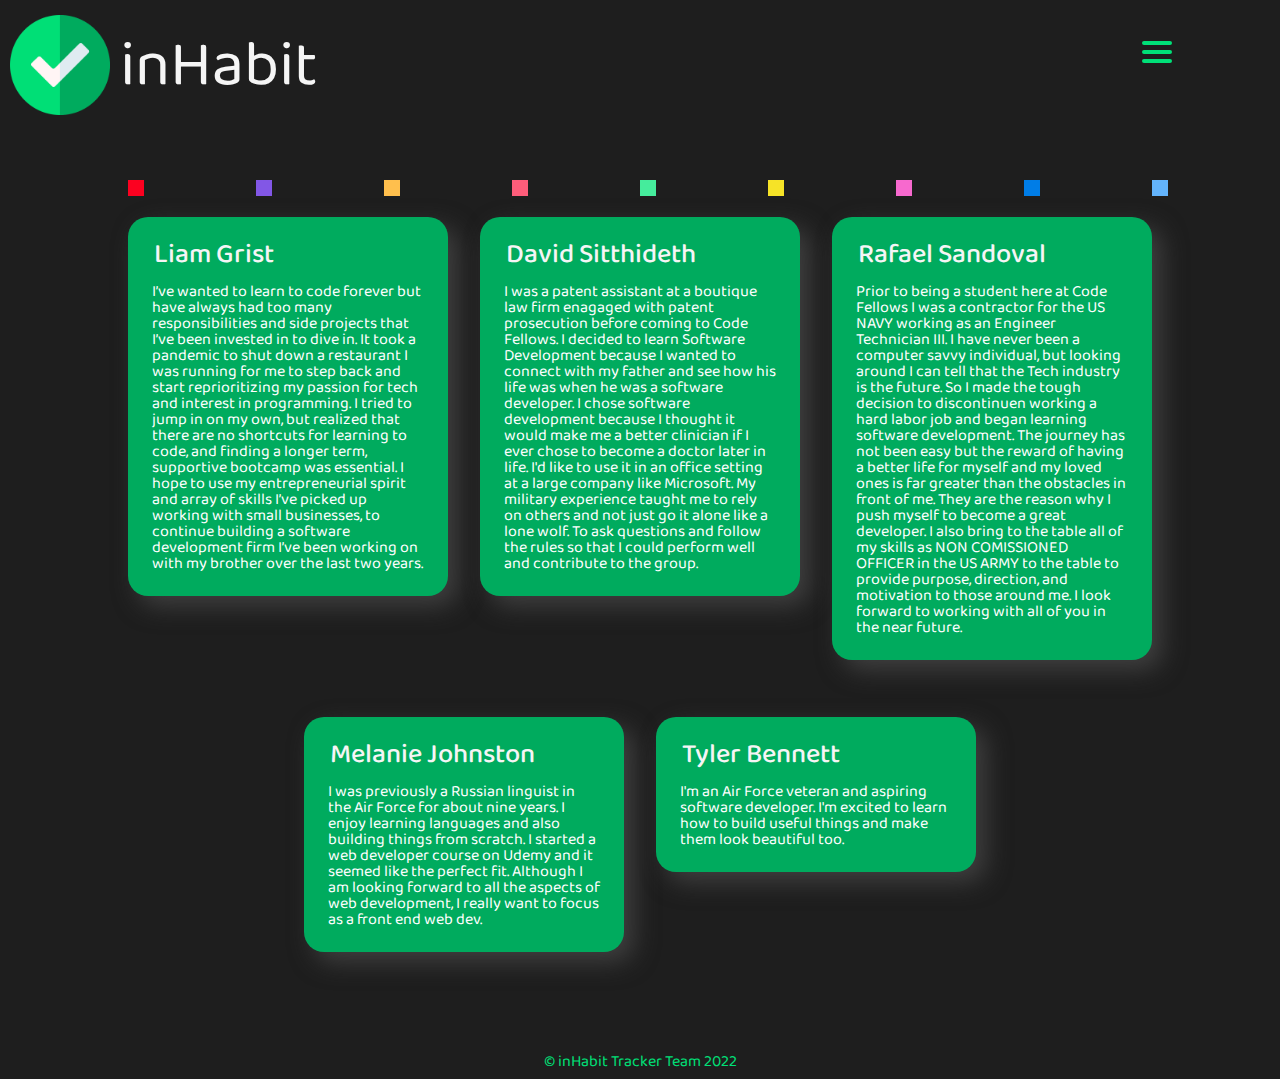
==== commit 8c8b5a4f: "Merge pull request #83 from inHabit-tracker/Tyler" ====
--- a/about.html
+++ b/about.html
@@ -82,12 +82,7 @@
       </section>
       <section class="card">
         <h1>Tyler Bennett</h1>
-        <p>Lorem ipsum dolor sit amet consectetur adipisicing elit. Ipsam, dicta debitis odit esse similique beatae
-          quidem voluptas odio quia suscipit asperiores nemo inventore vel quos. Libero suscipit corporis expedita
-          consequatur?Vel quibusdam at nulla odit voluptates deleniti obcaecati impedit exercitationem quisquam quasi.
-          Amet possimus praesentium numquam in qui ea iure magni mollitia!Vel quibusdam at nulla odit voluptates
-          deleniti obcaecati impedit quisquam quasi. Amet possimus praesentium numquam in qui ea iure
-          magni mollitia!</p>
+        <p>I'm an Air Force veteran and aspiring software developer. I'm excited to learn how to build useful things and make them look beautiful too. </p>
       </section>
     </main>
     <footer>&#169; inHabit Tracker Team 2022</footer>
